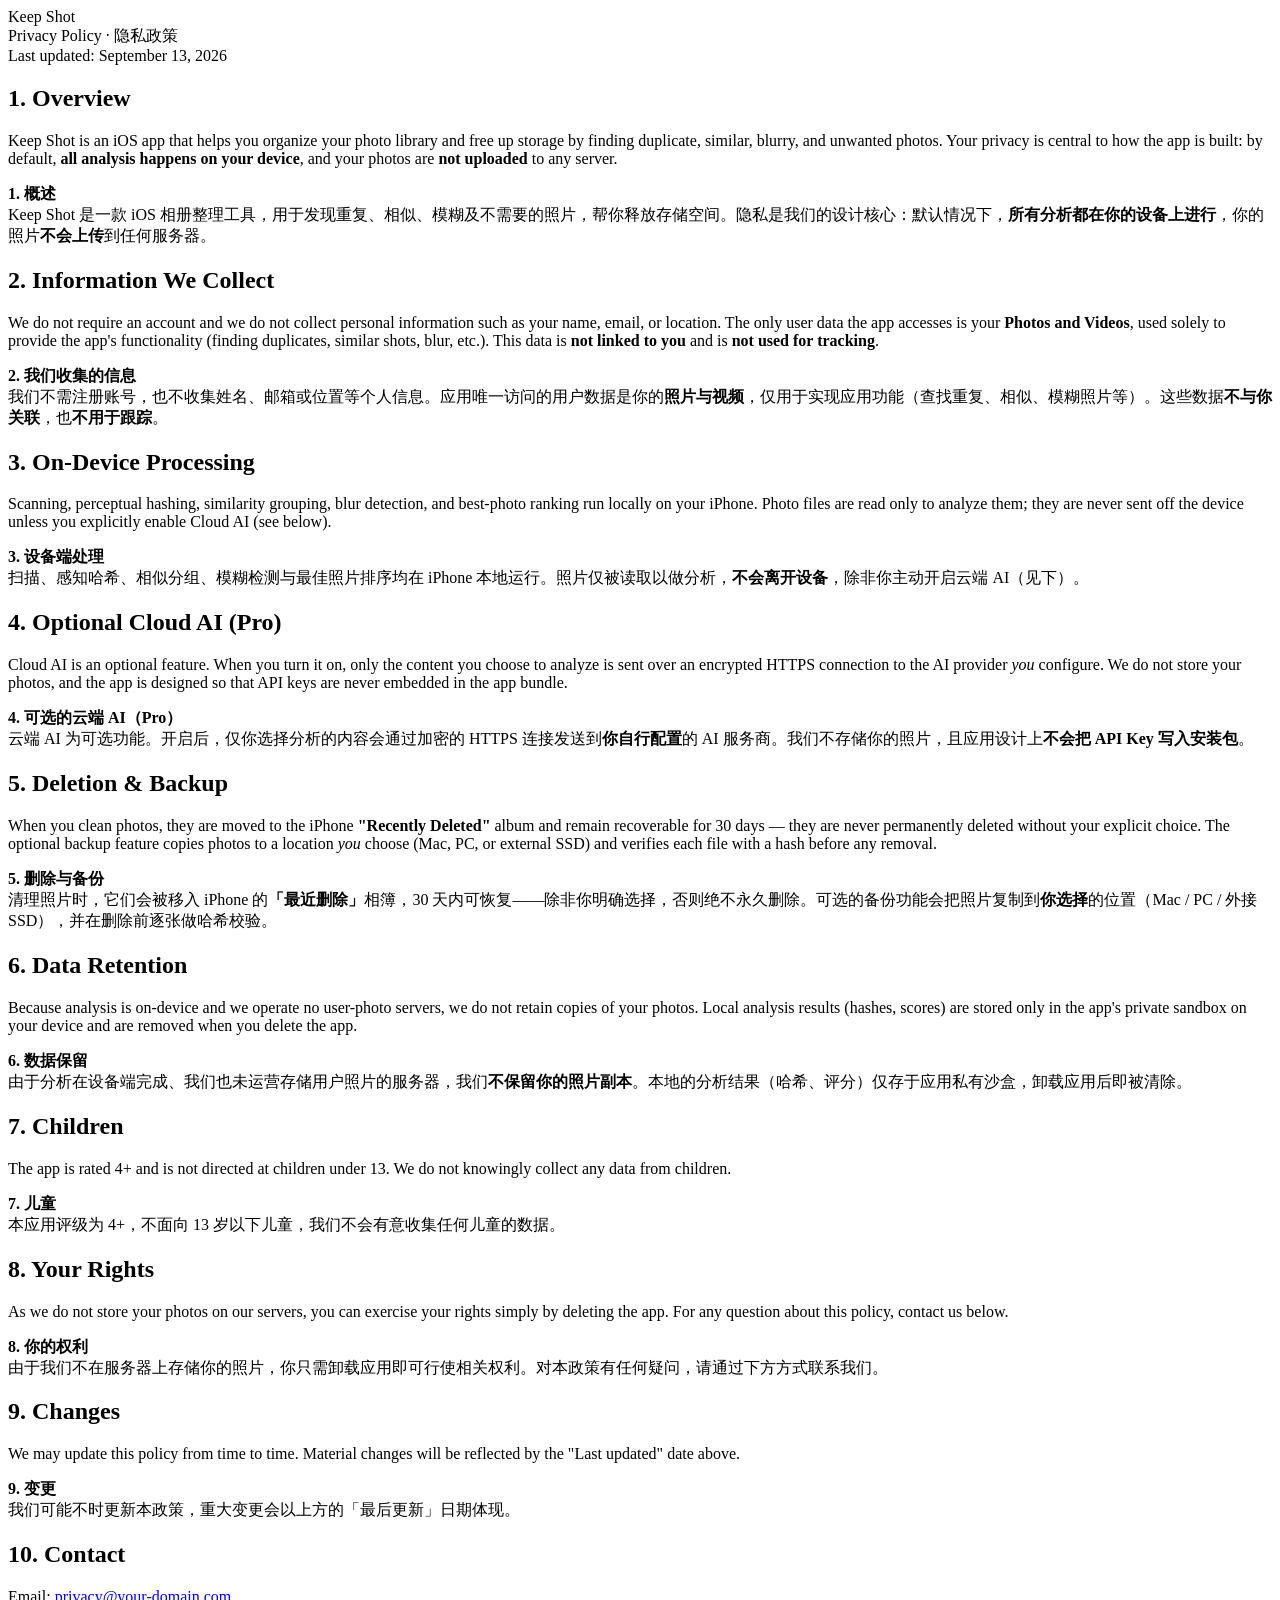
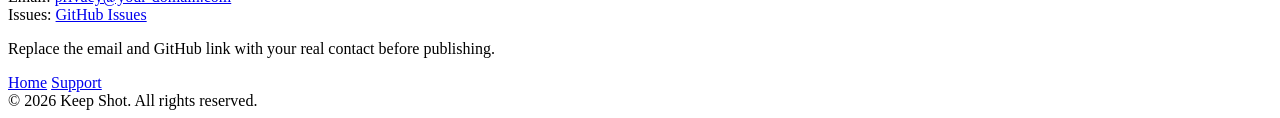
==== privacy.html @ e689cc93 "Add privacy page" ====
<!DOCTYPE html>
<html lang="en">
<head>
  <meta charset="utf-8">
  <meta name="viewport" content="width=device-width, initial-scale=1">
  <title>Keep Shot — Privacy Policy</title>
  <link rel="stylesheet" href="style.css">
</head>
<body>
<div class="wrap">
  <div class="hero">
    <div class="logo">Keep Shot</div>
    <div class="tag">Privacy Policy · 隐私政策</div>
  </div>
  <div class="updated">Last updated: September 13, 2026</div>

  <div class="card">
    <h2>1. Overview</h2>
    <p>Keep Shot is an iOS app that helps you organize your photo library and free up storage by finding duplicate, similar, blurry, and unwanted photos. Your privacy is central to how the app is built: by default, <strong>all analysis happens on your device</strong>, and your photos are <strong>not uploaded</strong> to any server.</p>
    <p><strong>1. 概述</strong><br>Keep Shot 是一款 iOS 相册整理工具，用于发现重复、相似、模糊及不需要的照片，帮你释放存储空间。隐私是我们的设计核心：默认情况下，<strong>所有分析都在你的设备上进行</strong>，你的照片<strong>不会上传</strong>到任何服务器。</p>

    <h2>2. Information We Collect</h2>
    <p>We do not require an account and we do not collect personal information such as your name, email, or location. The only user data the app accesses is your <strong>Photos and Videos</strong>, used solely to provide the app's functionality (finding duplicates, similar shots, blur, etc.). This data is <strong>not linked to you</strong> and is <strong>not used for tracking</strong>.</p>
    <p><strong>2. 我们收集的信息</strong><br>我们不需注册账号，也不收集姓名、邮箱或位置等个人信息。应用唯一访问的用户数据是你的<strong>照片与视频</strong>，仅用于实现应用功能（查找重复、相似、模糊照片等）。这些数据<strong>不与你关联</strong>，也<strong>不用于跟踪</strong>。</p>

    <h2>3. On-Device Processing</h2>
    <p>Scanning, perceptual hashing, similarity grouping, blur detection, and best-photo ranking run locally on your iPhone. Photo files are read only to analyze them; they are never sent off the device unless you explicitly enable Cloud AI (see below).</p>
    <p><strong>3. 设备端处理</strong><br>扫描、感知哈希、相似分组、模糊检测与最佳照片排序均在 iPhone 本地运行。照片仅被读取以做分析，<strong>不会离开设备</strong>，除非你主动开启云端 AI（见下）。</p>

    <h2>4. Optional Cloud AI (Pro)</h2>
    <p>Cloud AI is an optional feature. When you turn it on, only the content you choose to analyze is sent over an encrypted HTTPS connection to the AI provider <em>you</em> configure. We do not store your photos, and the app is designed so that API keys are never embedded in the app bundle.</p>
    <p><strong>4. 可选的云端 AI（Pro）</strong><br>云端 AI 为可选功能。开启后，仅你选择分析的内容会通过加密的 HTTPS 连接发送到<strong>你自行配置</strong>的 AI 服务商。我们不存储你的照片，且应用设计上<strong>不会把 API Key 写入安装包</strong>。</p>

    <h2>5. Deletion &amp; Backup</h2>
    <p>When you clean photos, they are moved to the iPhone <strong>"Recently Deleted"</strong> album and remain recoverable for 30 days — they are never permanently deleted without your explicit choice. The optional backup feature copies photos to a location <em>you</em> choose (Mac, PC, or external SSD) and verifies each file with a hash before any removal.</p>
    <p><strong>5. 删除与备份</strong><br>清理照片时，它们会被移入 iPhone 的<strong>「最近删除」</strong>相簿，30 天内可恢复——除非你明确选择，否则绝不永久删除。可选的备份功能会把照片复制到<strong>你选择</strong>的位置（Mac / PC / 外接 SSD），并在删除前逐张做哈希校验。</p>

    <h2>6. Data Retention</h2>
    <p>Because analysis is on-device and we operate no user-photo servers, we do not retain copies of your photos. Local analysis results (hashes, scores) are stored only in the app's private sandbox on your device and are removed when you delete the app.</p>
    <p><strong>6. 数据保留</strong><br>由于分析在设备端完成、我们也未运营存储用户照片的服务器，我们<strong>不保留你的照片副本</strong>。本地的分析结果（哈希、评分）仅存于应用私有沙盒，卸载应用后即被清除。</p>

    <h2>7. Children</h2>
    <p>The app is rated 4+ and is not directed at children under 13. We do not knowingly collect any data from children.</p>
    <p><strong>7. 儿童</strong><br>本应用评级为 4+，不面向 13 岁以下儿童，我们不会有意收集任何儿童的数据。</p>

    <h2>8. Your Rights</h2>
    <p>As we do not store your photos on our servers, you can exercise your rights simply by deleting the app. For any question about this policy, contact us below.</p>
    <p><strong>8. 你的权利</strong><br>由于我们不在服务器上存储你的照片，你只需卸载应用即可行使相关权利。对本政策有任何疑问，请通过下方方式联系我们。</p>

    <h2>9. Changes</h2>
    <p>We may update this policy from time to time. Material changes will be reflected by the "Last updated" date above.</p>
    <p><strong>9. 变更</strong><br>我们可能不时更新本政策，重大变更会以上方的「最后更新」日期体现。</p>

    <h2>10. Contact</h2>
    <p>Email: <a href="mailto:privacy@your-domain.com">privacy@your-domain.com</a><br>
       Issues: <a href="https://github.com/Babanmei/keep_shot/issues">GitHub Issues</a></p>
    <p class="muted">Replace the email and GitHub link with your real contact before publishing.</p>
  </div>

  <div class="nav">
    <a href="index.html">Home</a>
    <a href="support.html">Support</a>
  </div>

  <div class="footer">© 2026 Keep Shot. All rights reserved.</div>
</div>
</body>
</html>
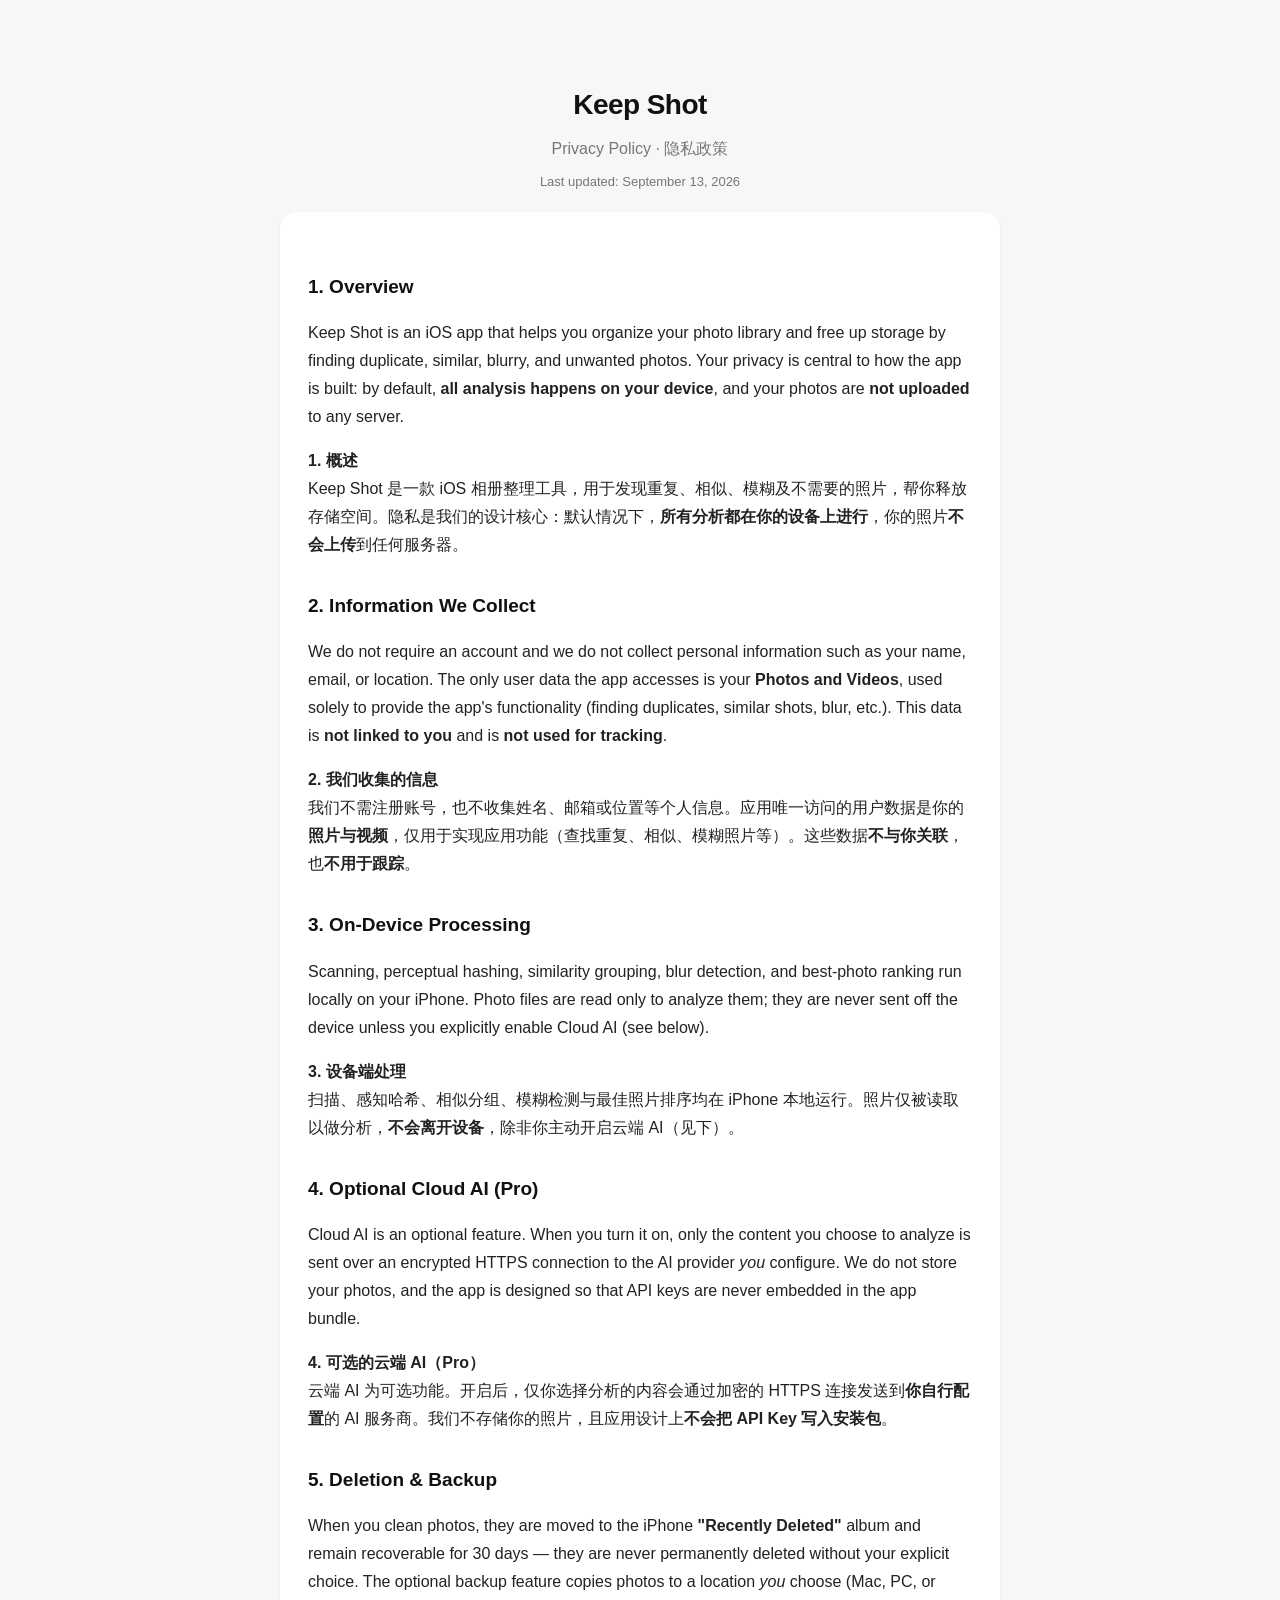
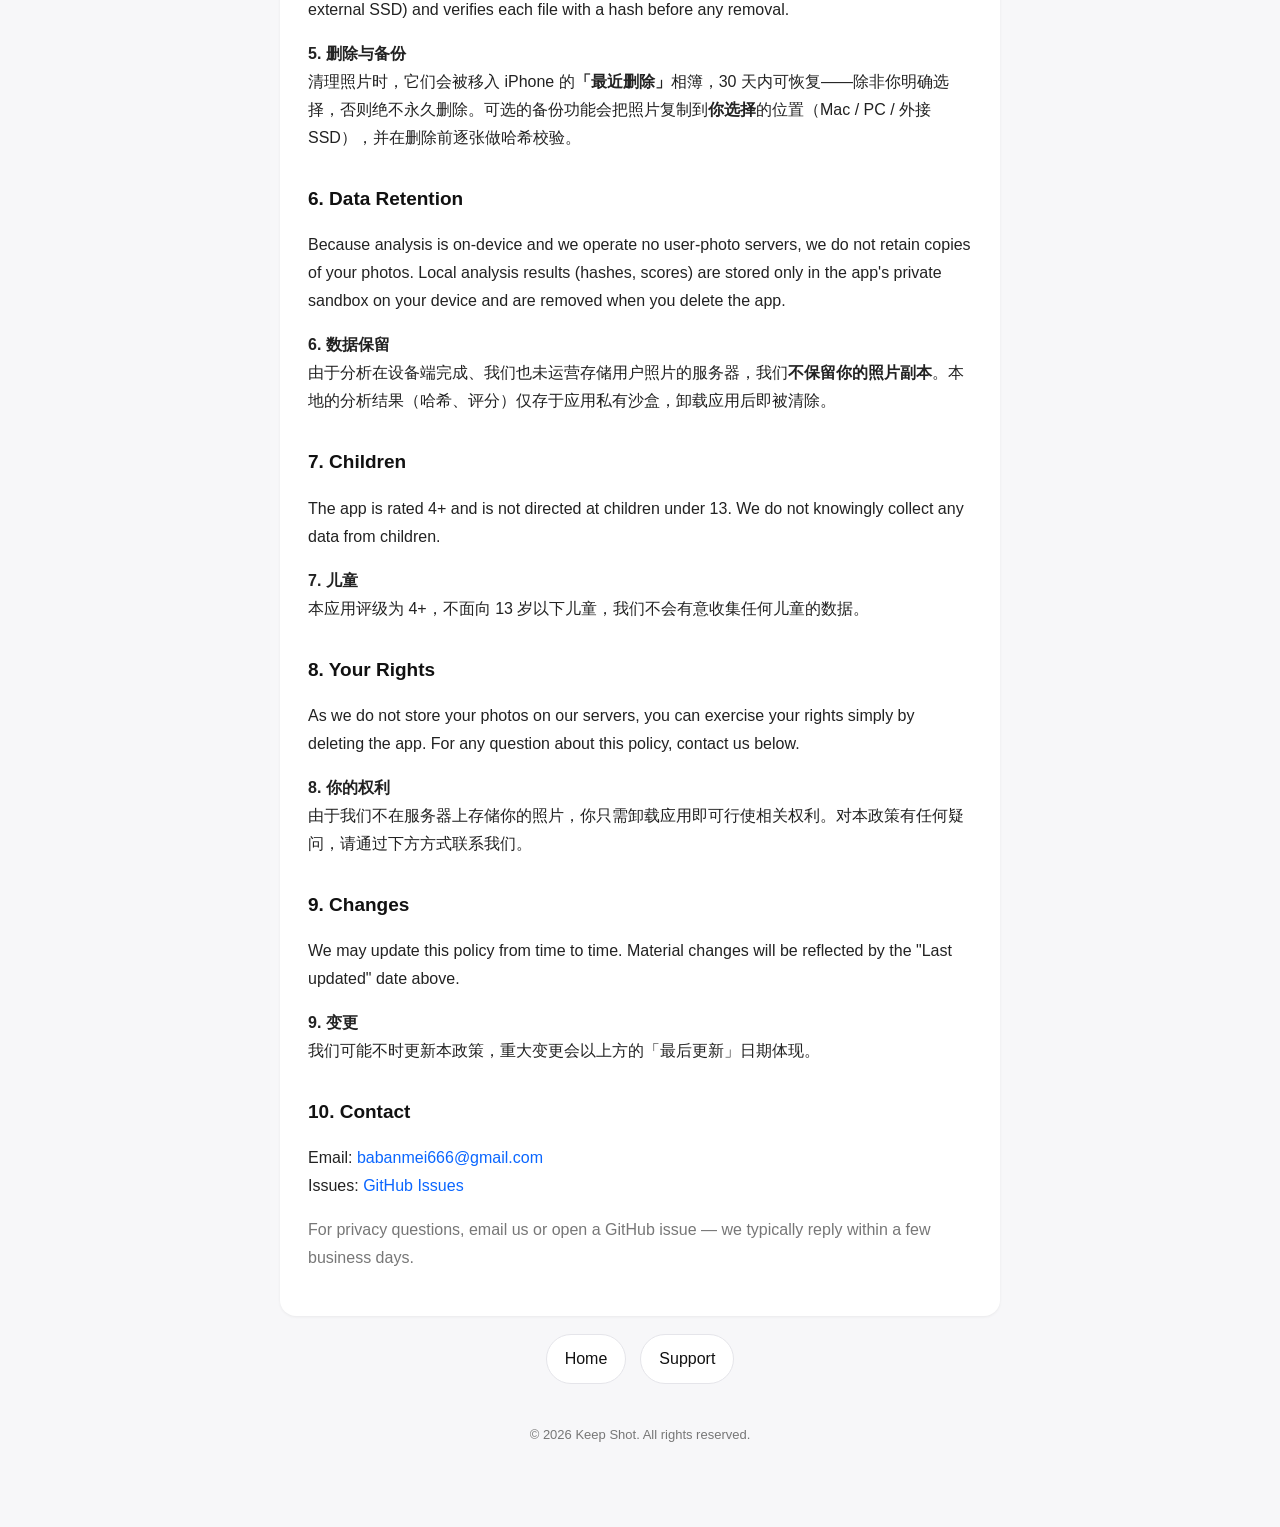
==== commit 5f193f05: "Update privacy contact email" ====
--- a/privacy.html
+++ b/privacy.html
@@ -52,9 +52,9 @@
     <p><strong>9. 变更</strong><br>我们可能不时更新本政策，重大变更会以上方的「最后更新」日期体现。</p>
 
     <h2>10. Contact</h2>
-    <p>Email: <a href="mailto:privacy@your-domain.com">privacy@your-domain.com</a><br>
+    <p>Email: <a href="mailto:babanmei666@gmail.com">babanmei666@gmail.com</a><br>
        Issues: <a href="https://github.com/Babanmei/keep_shot/issues">GitHub Issues</a></p>
-    <p class="muted">Replace the email and GitHub link with your real contact before publishing.</p>
+    <p class="muted">For privacy questions, email us or open a GitHub issue — we typically reply within a few business days.</p>
   </div>
 
   <div class="nav">
--- a/style.css
+++ b/style.css
@@ -0,0 +1,29 @@
+:root{
+  --bg:#f7f7f9; --fg:#111; --muted:#777; --card:#fff;
+  --radius:16px; --maxw:760px; --link:#0a66ff;
+}
+*{box-sizing:border-box}
+body{
+  margin:0;
+  font-family:-apple-system,BlinkMacSystemFont,"Segoe UI",Roboto,"Helvetica Neue","PingFang SC","Microsoft YaHei",sans-serif;
+  background:var(--bg); color:var(--fg); line-height:1.75;
+  -webkit-font-smoothing:antialiased;
+}
+.wrap{max-width:var(--maxw);margin:0 auto;padding:48px 20px 80px}
+.hero{text-align:center;padding:32px 0 8px}
+.logo{font-size:28px;font-weight:700;letter-spacing:-.02em}
+.tag{color:var(--muted);margin-top:6px}
+.card{background:var(--card);border-radius:var(--radius);padding:28px;margin:18px 0;box-shadow:0 1px 3px rgba(0,0,0,.06)}
+h1{font-size:26px;letter-spacing:-.02em;margin:0 0 4px}
+h2{font-size:19px;margin:30px 0 6px}
+h3{font-size:16px;margin:20px 0 4px}
+p,li{color:#222}
+.muted{color:var(--muted)}
+a{color:var(--link);text-decoration:none}
+a:hover{text-decoration:underline}
+.nav{display:flex;gap:14px;justify-content:center;flex-wrap:wrap;margin-top:18px}
+.nav a{background:#fff;border:1px solid #e5e5ea;padding:10px 18px;border-radius:999px;color:var(--fg);font-weight:500}
+.nav a:hover{text-decoration:none;border-color:#c7c7cc}
+.footer{text-align:center;color:var(--muted);font-size:13px;margin-top:40px}
+更新{display:none}
+.updated{text-align:center;color:var(--muted);font-size:13px;margin-bottom:8px}
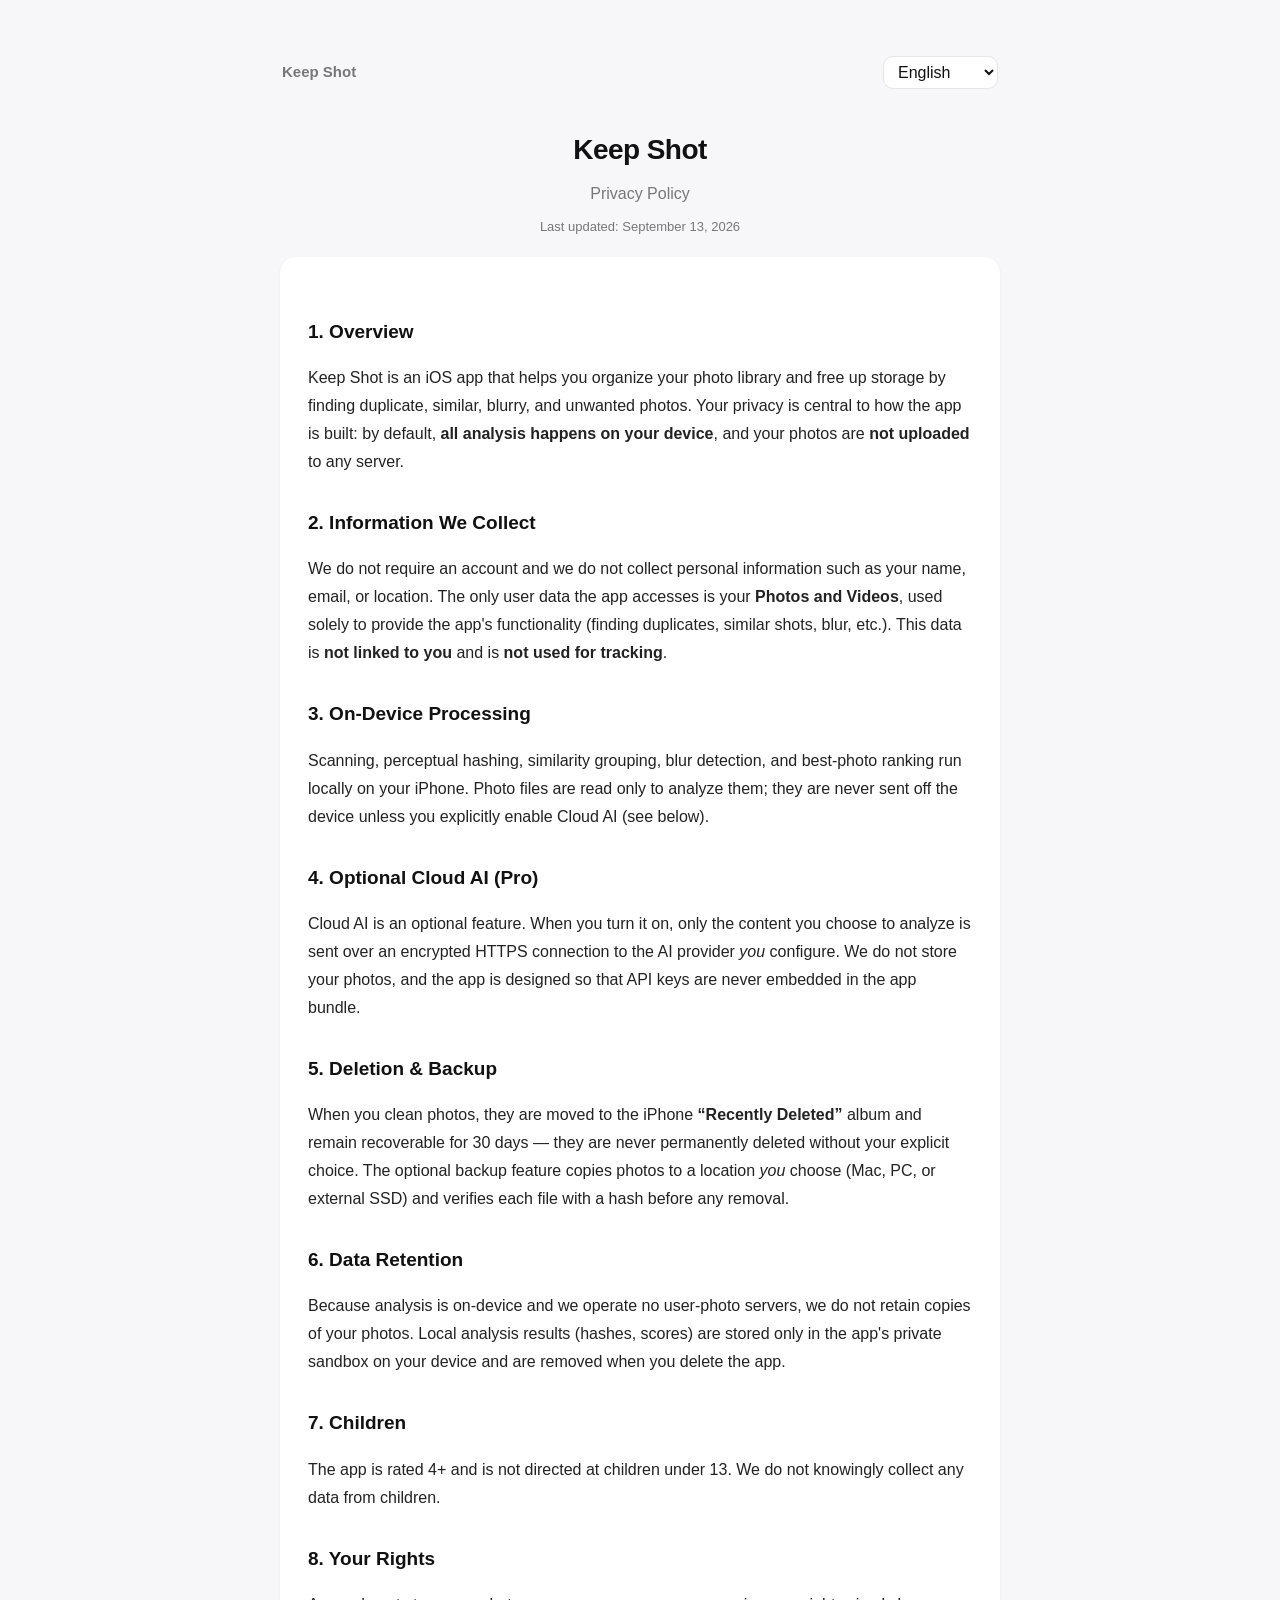
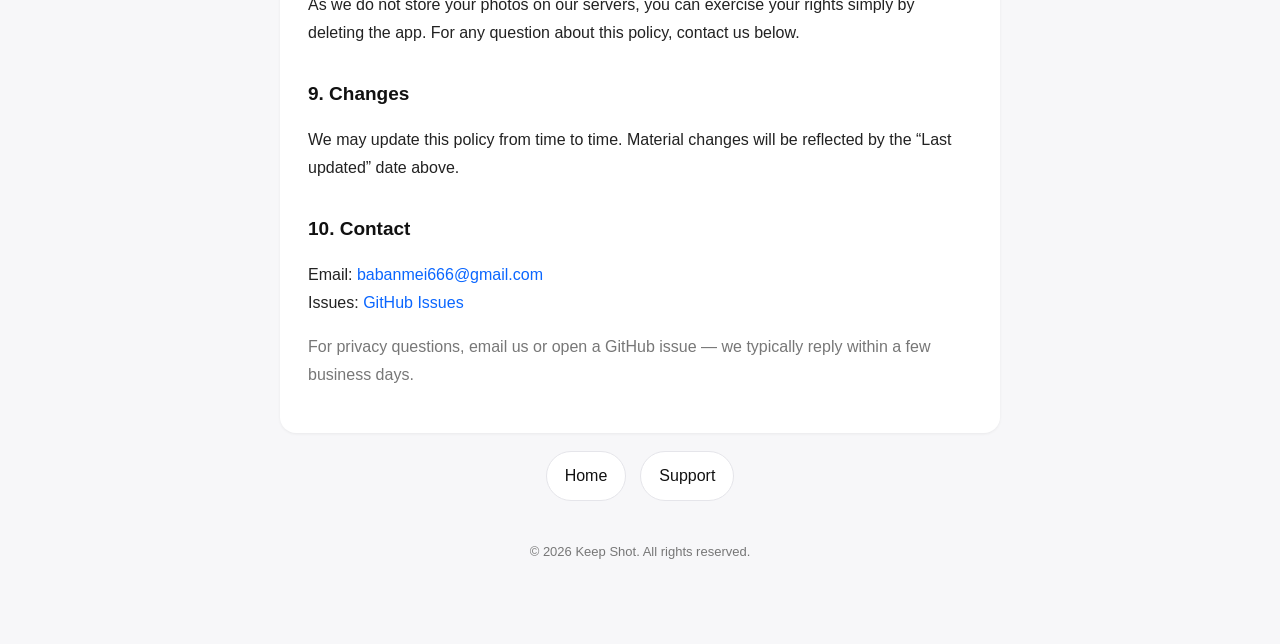
==== commit cc5edb9e: "Add multilingual (10 langs) privacy/support site with language switcher" ====
--- a/privacy.html
+++ b/privacy.html
@@ -8,61 +8,36 @@
 </head>
 <body>
 <div class="wrap">
+  <div class="topbar">
+    <div class="brand">Keep Shot</div>
+    <select id="langSwitch" class="lang-switch" aria-label="Language"></select>
+  </div>
   <div class="hero">
     <div class="logo">Keep Shot</div>
-    <div class="tag">Privacy Policy · 隐私政策</div>
+    <div class="tag" id="tag">Privacy Policy</div>
   </div>
-  <div class="updated">Last updated: September 13, 2026</div>
-
-  <div class="card">
-    <h2>1. Overview</h2>
-    <p>Keep Shot is an iOS app that helps you organize your photo library and free up storage by finding duplicate, similar, blurry, and unwanted photos. Your privacy is central to how the app is built: by default, <strong>all analysis happens on your device</strong>, and your photos are <strong>not uploaded</strong> to any server.</p>
-    <p><strong>1. 概述</strong><br>Keep Shot 是一款 iOS 相册整理工具，用于发现重复、相似、模糊及不需要的照片，帮你释放存储空间。隐私是我们的设计核心：默认情况下，<strong>所有分析都在你的设备上进行</strong>，你的照片<strong>不会上传</strong>到任何服务器。</p>
-
-    <h2>2. Information We Collect</h2>
-    <p>We do not require an account and we do not collect personal information such as your name, email, or location. The only user data the app accesses is your <strong>Photos and Videos</strong>, used solely to provide the app's functionality (finding duplicates, similar shots, blur, etc.). This data is <strong>not linked to you</strong> and is <strong>not used for tracking</strong>.</p>
-    <p><strong>2. 我们收集的信息</strong><br>我们不需注册账号，也不收集姓名、邮箱或位置等个人信息。应用唯一访问的用户数据是你的<strong>照片与视频</strong>，仅用于实现应用功能（查找重复、相似、模糊照片等）。这些数据<strong>不与你关联</strong>，也<strong>不用于跟踪</strong>。</p>
-
-    <h2>3. On-Device Processing</h2>
-    <p>Scanning, perceptual hashing, similarity grouping, blur detection, and best-photo ranking run locally on your iPhone. Photo files are read only to analyze them; they are never sent off the device unless you explicitly enable Cloud AI (see below).</p>
-    <p><strong>3. 设备端处理</strong><br>扫描、感知哈希、相似分组、模糊检测与最佳照片排序均在 iPhone 本地运行。照片仅被读取以做分析，<strong>不会离开设备</strong>，除非你主动开启云端 AI（见下）。</p>
-
-    <h2>4. Optional Cloud AI (Pro)</h2>
-    <p>Cloud AI is an optional feature. When you turn it on, only the content you choose to analyze is sent over an encrypted HTTPS connection to the AI provider <em>you</em> configure. We do not store your photos, and the app is designed so that API keys are never embedded in the app bundle.</p>
-    <p><strong>4. 可选的云端 AI（Pro）</strong><br>云端 AI 为可选功能。开启后，仅你选择分析的内容会通过加密的 HTTPS 连接发送到<strong>你自行配置</strong>的 AI 服务商。我们不存储你的照片，且应用设计上<strong>不会把 API Key 写入安装包</strong>。</p>
-
-    <h2>5. Deletion &amp; Backup</h2>
-    <p>When you clean photos, they are moved to the iPhone <strong>"Recently Deleted"</strong> album and remain recoverable for 30 days — they are never permanently deleted without your explicit choice. The optional backup feature copies photos to a location <em>you</em> choose (Mac, PC, or external SSD) and verifies each file with a hash before any removal.</p>
-    <p><strong>5. 删除与备份</strong><br>清理照片时，它们会被移入 iPhone 的<strong>「最近删除」</strong>相簿，30 天内可恢复——除非你明确选择，否则绝不永久删除。可选的备份功能会把照片复制到<strong>你选择</strong>的位置（Mac / PC / 外接 SSD），并在删除前逐张做哈希校验。</p>
-
-    <h2>6. Data Retention</h2>
-    <p>Because analysis is on-device and we operate no user-photo servers, we do not retain copies of your photos. Local analysis results (hashes, scores) are stored only in the app's private sandbox on your device and are removed when you delete the app.</p>
-    <p><strong>6. 数据保留</strong><br>由于分析在设备端完成、我们也未运营存储用户照片的服务器，我们<strong>不保留你的照片副本</strong>。本地的分析结果（哈希、评分）仅存于应用私有沙盒，卸载应用后即被清除。</p>
-
-    <h2>7. Children</h2>
-    <p>The app is rated 4+ and is not directed at children under 13. We do not knowingly collect any data from children.</p>
-    <p><strong>7. 儿童</strong><br>本应用评级为 4+，不面向 13 岁以下儿童，我们不会有意收集任何儿童的数据。</p>
-
-    <h2>8. Your Rights</h2>
-    <p>As we do not store your photos on our servers, you can exercise your rights simply by deleting the app. For any question about this policy, contact us below.</p>
-    <p><strong>8. 你的权利</strong><br>由于我们不在服务器上存储你的照片，你只需卸载应用即可行使相关权利。对本政策有任何疑问，请通过下方方式联系我们。</p>
-
-    <h2>9. Changes</h2>
-    <p>We may update this policy from time to time. Material changes will be reflected by the "Last updated" date above.</p>
-    <p><strong>9. 变更</strong><br>我们可能不时更新本政策，重大变更会以上方的「最后更新」日期体现。</p>
-
-    <h2>10. Contact</h2>
-    <p>Email: <a href="mailto:babanmei666@gmail.com">babanmei666@gmail.com</a><br>
-       Issues: <a href="https://github.com/Babanmei/keep_shot/issues">GitHub Issues</a></p>
-    <p class="muted">For privacy questions, email us or open a GitHub issue — we typically reply within a few business days.</p>
+  <div class="updated" id="updated"></div>
+  <div class="card" id="content"></div>
+  <div class="nav">
+    <a id="navHome" href="index.html">Home</a>
+    <a id="navSupport" href="support.html">Support</a>
   </div>
-
-  <div class="nav">
-    <a href="index.html">Home</a>
-    <a href="support.html">Support</a>
-  </div>
-
   <div class="footer">© 2026 Keep Shot. All rights reserved.</div>
 </div>
+<script src="i18n.js"></script>
+<script src="site.js"></script>
+<script>
+window.renderPage = function (d) {
+  document.title = 'Keep Shot — ' + d.privacy.title;
+  document.getElementById('tag').textContent = d.privacy.title;
+  document.getElementById('updated').textContent = d.privacy.updated;
+  document.getElementById('navHome').textContent = d.nav.home;
+  document.getElementById('navSupport').textContent = d.nav.support;
+  var html = '';
+  d.privacy.sections.forEach(function (s) { html += '<h2>' + s.h + '</h2><p>' + s.p + '</p>'; });
+  html += '<p class="muted">' + d.privacy.contactNote + '</p>';
+  document.getElementById('content').innerHTML = html;
+};
+</script>
 </body>
 </html>
--- a/style.css
+++ b/style.css
@@ -27,3 +27,6 @@
 .footer{text-align:center;color:var(--muted);font-size:13px;margin-top:40px}
 更新{display:none}
 .updated{text-align:center;color:var(--muted);font-size:13px;margin-bottom:8px}
+.topbar{display:flex;align-items:center;justify-content:space-between;margin:8px 2px 4px}
+.brand{font-weight:700;font-size:15px;color:var(--muted)}
+.lang-switch{font:inherit;padding:6px 10px;border-radius:10px;border:1px solid #e5e5ea;background:#fff;color:var(--fg);cursor:pointer}
